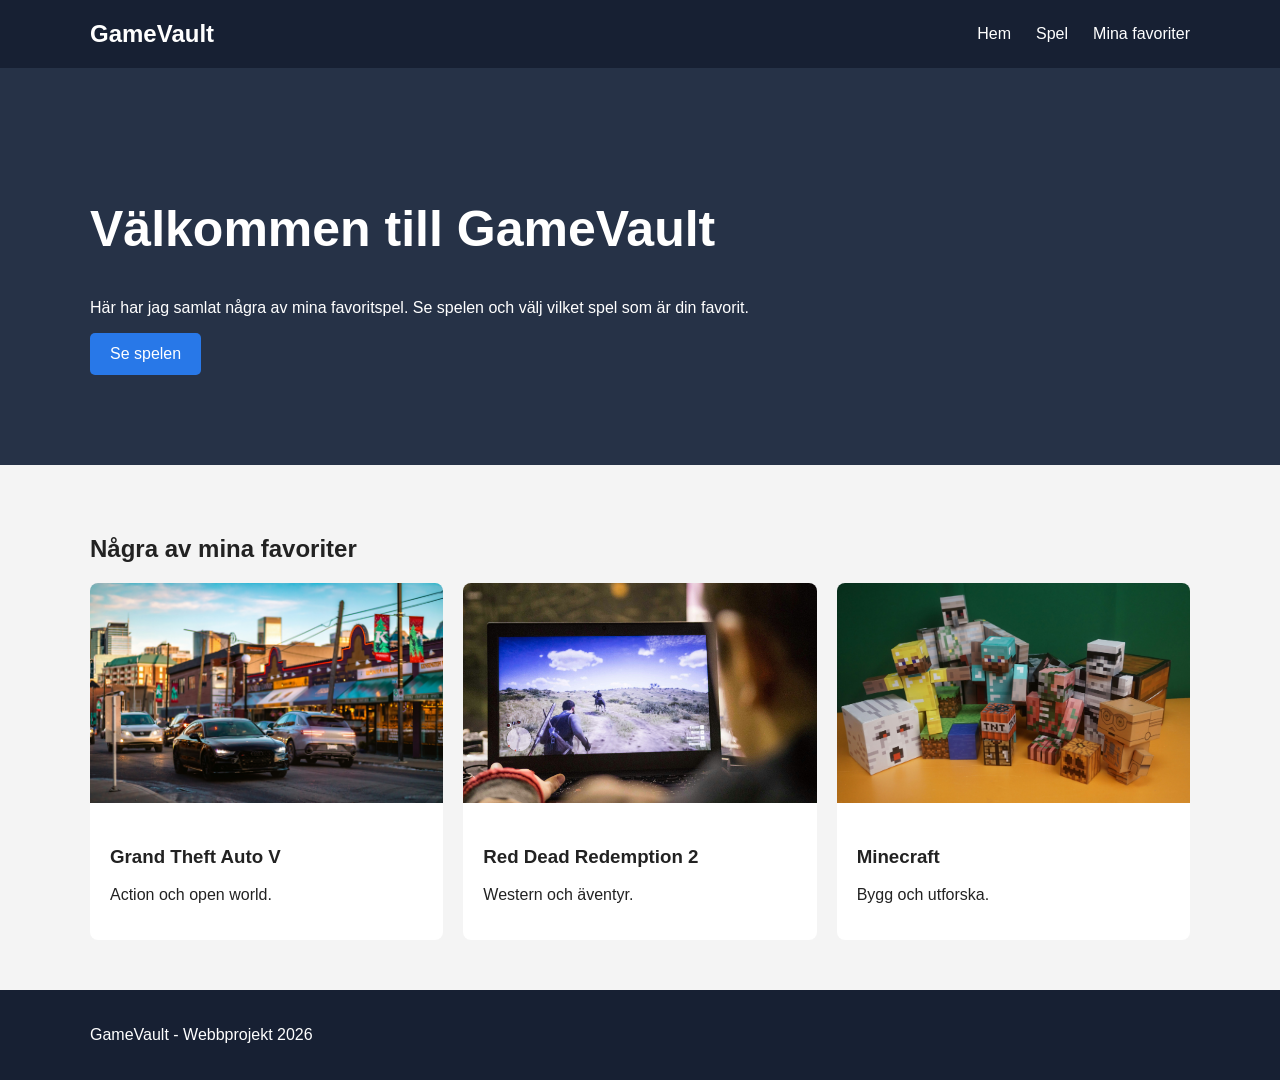
==== index.html @ 04526179 "Complete homepage and add responsive navigation" ====
<!DOCTYPE html>
<html lang="sv">
<head>
    <meta charset="UTF-8">
    <meta name="viewport" content="width=device-width, initial-scale=1.0">
    <title>GameVault</title>
    <link rel="stylesheet" href="css/style.css">
</head>

<body>

<header class="header">
    <div class="container header-content">

        <a class="logo" href="index.html">GameVault</a>
        <button class="menu-button" id="menu-button">☰</button>
        <nav class="navigation" id="navigation">
            <ul>
                <li><a href="index.html">Hem</a></li>
                <li><a href="games.html">Spel</a></li>
                <li><a href="favorites.html">Mina favoriter</a></li>
            </ul>
        </nav>
     
    </div>
</header>

<main>

    <section class="hero">
        <div class="container">
            <h1>Välkommen till GameVault</h1>

            <p>
                Här har jag samlat några av mina favoritspel.
                Se spelen och välj vilket spel som är din favorit.
            </p>

            <a class="button" href="games.html">Se spelen</a>
        </div>
    </section>

    <section class="featured-games">
        <div class="container">

            <h2>Några av mina favoriter</h2>

            <div class="game-grid">

                <article class="game-card">
                    <img src="images/gta5.jpg" alt="Grand Theft Auto V">
                    <div class="game-card-content">
                        <h3>Grand Theft Auto V</h3>
                        <p>Action och open world.</p>
                    </div>
                </article>

                <article class="game-card">
                    <img src="images/rdr2.jpg" alt="Red Dead Redemption 2">
                    <div class="game-card-content">
                        <h3>Red Dead Redemption 2</h3>
                        <p>Western och äventyr.</p>
                    </div>
                </article>

                <article class="game-card">
                    <img src="images/minecraft.jpg" alt="Minecraft">
                    <div class="game-card-content">
                        <h3>Minecraft</h3>
                        <p>Bygg och utforska.</p>
                    </div>
                </article>

            </div>

        </div>
    </section>

</main>

<footer class="footer">
    <div class="container">
        <p>GameVault - Webbprojekt 2026</p>
    </div>
</footer>

<script src="js/main.js"></script>
    
</body>
</html>
---- css/style.css ----
* {
    box-sizing: border-box
}

body {
    margin: 0;
    font-family: Arial, sans-serif;
    background: #f4f4f4;
    color: #222;
}

.container {
    width: 90%;
    max-width: 1100px;
    margin: auto;
}

/* Header */
.header {
    background: #172033;
    padding: 20px 0;
}

.header-content {
    display: flex;
    flex-direction: row;
    justify-content: space-between;
    align-items: center;
}

.logo {
    color: white;
    font-size: 24px;
    font-weight: bold;
    text-decoration: none;
}

.navigation ul {
    display: flex;
    flex-direction: row;
    gap: 25px;
    list-style: none;
    margin: 0;
    padding: 0;
}

.navigation a {
    color: white;
    text-decoration: none;
}

.navigation a:hover {
    color: #4d9aff;
}

/* Startsida */
.hero {
    background: #263247;
    color: white;
    padding: 90px 0;
}

.hero h1 {
    font-size: 50px;
}

.button {
    display: inline-block;
    background: #2878e8;
    color: white;
    padding: 12px 20px;
    text-decoration: none;
    border-radius: 5px;
    cursor: pointer
}

.button:hover {
    background: #145bb8;
}

/* Spel */
.games-section,
.featured-games,
.favorite-section {
    padding: 50px 0;
}

.page-header {
    background: #263247;
    color: white;
    padding: 50px 0;
}

.game-grid {
    display: grid;
    grid-template-columns: repeat(3, 1fr);
    gap: 20px;
}

.game-card {
    background: white;
    border-radius: 8px;
    overflow: hidden
}

.game-card img {
    width: 100%;
    height: 220px;
    object-fit: cover;
}

.game-card-content {
    padding: 20px;
}

.footer {
    background: #172033;
    color: white;
    padding: 20px 0;
}

.menu-button {
    display: none;
    font-size: 28px;
    background: none;
    color: white;
    padding: 5px;
    border: none;
}

/* Tablet */
@media (max-width: 900px) {
    .game-grid {
        grid-template-columns: repeat(2, 1fr);
    }

    .hero h1 {
        font-size: 40px;
    }
}

/* Mobil */
@media (max-width: 600px) {
    .game-grid {
        grid-template-columns: 1fr;
    }

    .header-content {
        flex-wrap: wrap;
    }

    .menu-button {
        display: block;
    }

    .navigation {
        display: none;
        width: 100%;
    }

    .navigation.show {
        display: block;
    }

    .navigation ul {
        flex-direction: column;
        gap: 10px;
        margin-top: 15px;
    }

    .hero h1 {
        font-size: 32px;
    }
}

/* Formulär */
#favorite-form {
    max-width: 500px;
    display: flex;
    flex-direction: column;
    gap: 10px;
}

input,
select,
textarea {
    padding: 10px;
    font-size: 16px;
}

textarea {
    min-height: 100px;
}

button {
    padding: 12px;
    background: #2878e8;
    color: white;
    border: none;
    cursor: pointer;
}
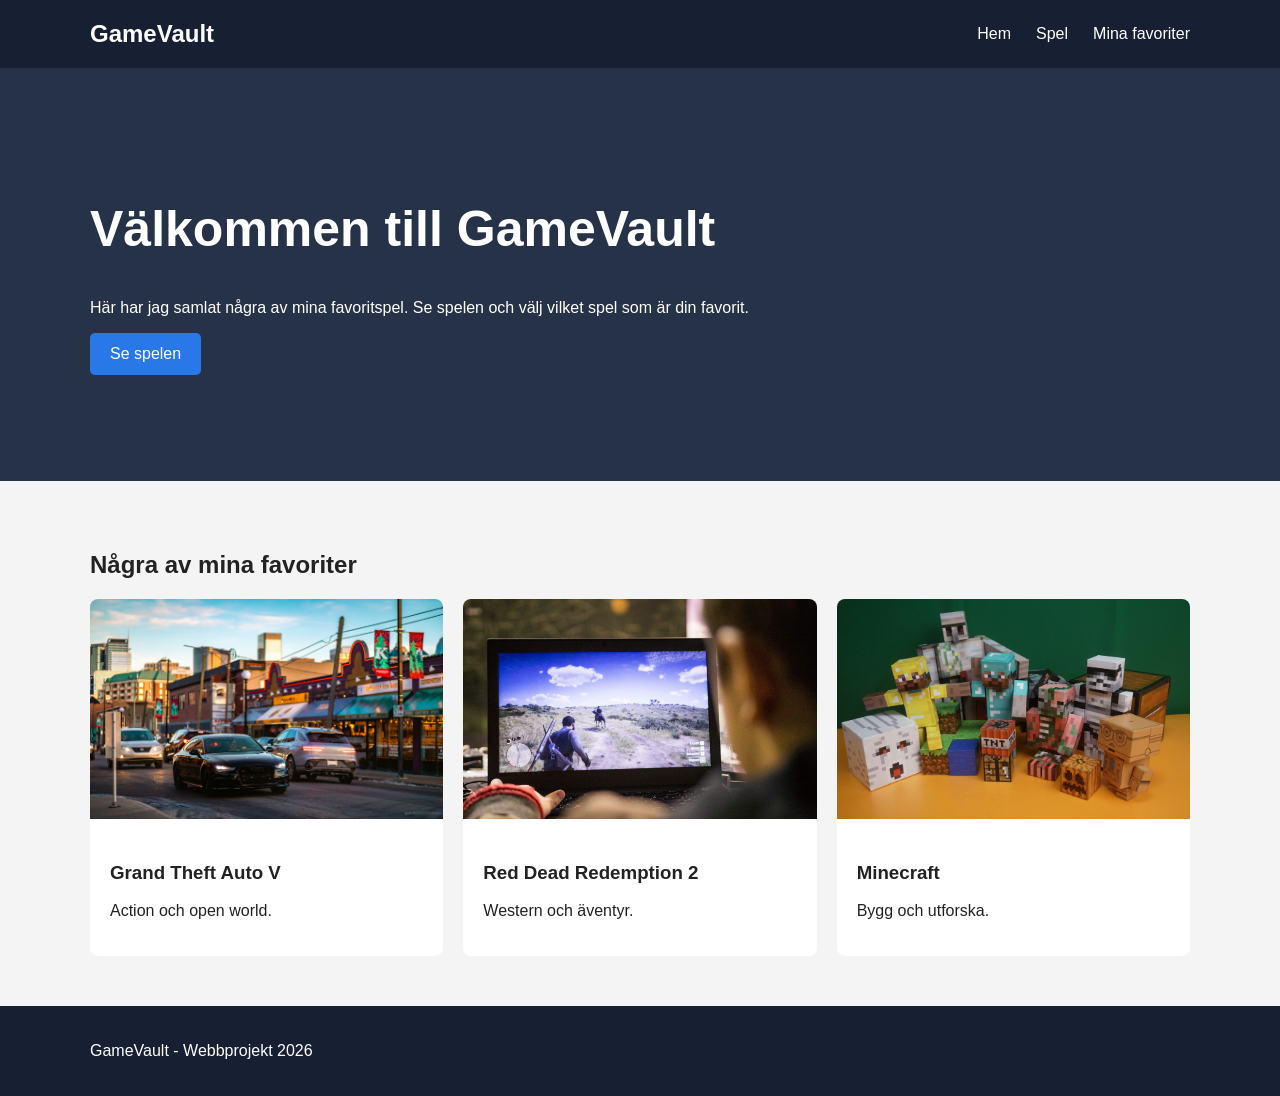
==== commit 75f7a5b6: "Complete VG requirements" ====
--- a/index.html
+++ b/index.html
@@ -37,6 +37,7 @@
             </p>
 
             <a class="button" href="games.html">Se spelen</a>
+            <p id="home-favorite"></p>
         </div>
     </section>
 
--- a/css/style.css
+++ b/css/style.css
@@ -134,8 +134,16 @@
         grid-template-columns: repeat(2, 1fr);
     }
 
+    .hero {
+        padding: 70px 0;
+    }
+
     .hero h1 {
         font-size: 40px;
+    }
+
+    .navigation ul {
+        gap: 15px;
     }
 }
 
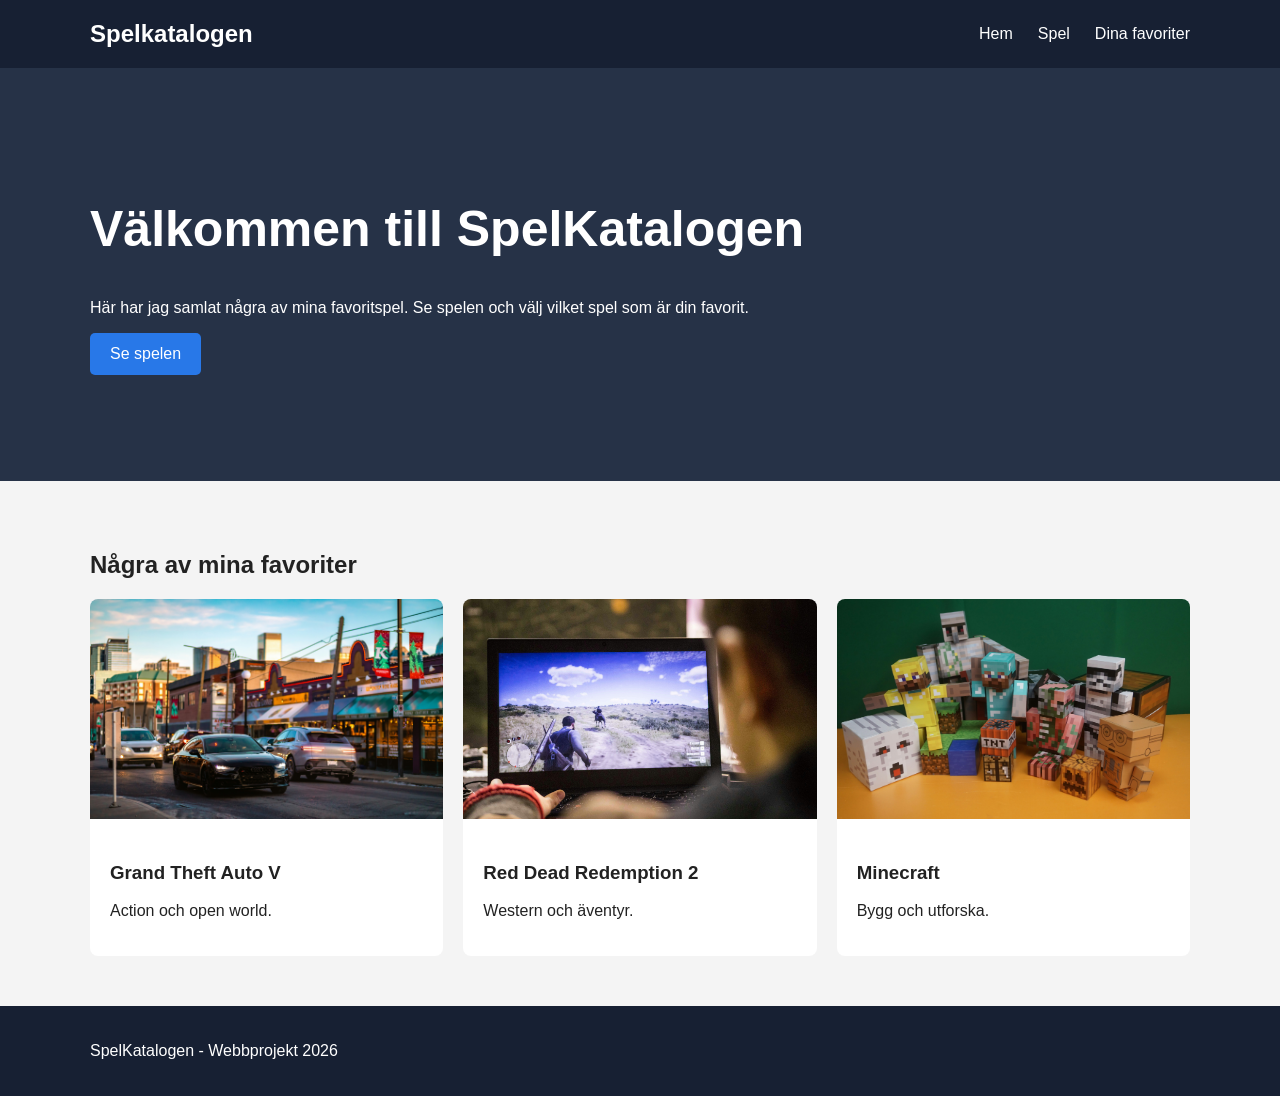
==== commit 3f7c909f: "Update page titles" ====
--- a/index.html
+++ b/index.html
@@ -3,7 +3,7 @@
 <head>
     <meta charset="UTF-8">
     <meta name="viewport" content="width=device-width, initial-scale=1.0">
-    <title>GameVault</title>
+    <title>SpelKatalogen</title>
     <link rel="stylesheet" href="css/style.css">
 </head>
 
@@ -12,13 +12,13 @@
 <header class="header">
     <div class="container header-content">
 
-        <a class="logo" href="index.html">GameVault</a>
+        <a class="logo" href="index.html">Spelkatalogen</a>
         <button class="menu-button" id="menu-button">☰</button>
         <nav class="navigation" id="navigation">
             <ul>
                 <li><a href="index.html">Hem</a></li>
                 <li><a href="games.html">Spel</a></li>
-                <li><a href="favorites.html">Mina favoriter</a></li>
+                <li><a href="favorites.html">Dina favoriter</a></li>
             </ul>
         </nav>
      
@@ -29,7 +29,7 @@
 
     <section class="hero">
         <div class="container">
-            <h1>Välkommen till GameVault</h1>
+            <h1>Välkommen till SpelKatalogen</h1>
 
             <p>
                 Här har jag samlat några av mina favoritspel.
@@ -81,7 +81,7 @@
 
 <footer class="footer">
     <div class="container">
-        <p>GameVault - Webbprojekt 2026</p>
+        <p>SpelKatalogen - Webbprojekt 2026</p>
     </div>
 </footer>
 
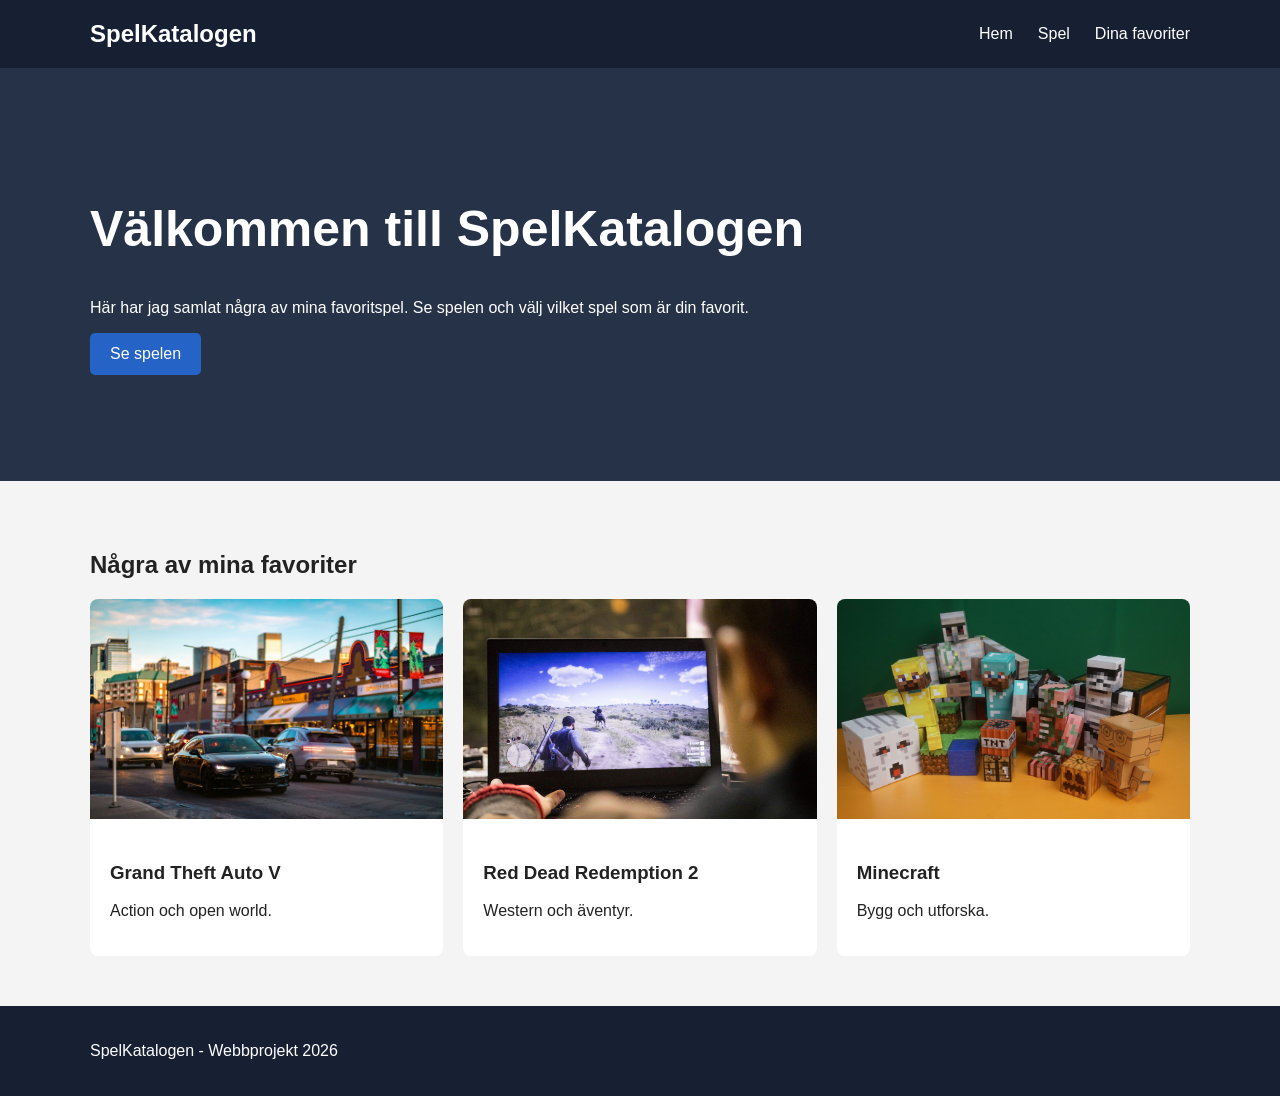
==== commit 22e6b962: "commit" ====
--- a/index.html
+++ b/index.html
@@ -12,7 +12,7 @@
 <header class="header">
     <div class="container header-content">
 
-        <a class="logo" href="index.html">Spelkatalogen</a>
+        <a class="logo" href="index.html">SpelKatalogen</a>
         <button class="menu-button" id="menu-button">☰</button>
         <nav class="navigation" id="navigation">
             <ul>
@@ -88,4 +88,4 @@
 <script src="js/main.js"></script>
     
 </body>
-</html>+</html> 
--- a/css/style.css
+++ b/css/style.css
@@ -66,7 +66,7 @@
 
 .button {
     display: inline-block;
-    background: #2878e8;
+    background: #2563c7;
     color: white;
     padding: 12px 20px;
     text-decoration: none;
@@ -202,7 +202,7 @@
 
 button {
     padding: 12px;
-    background: #2878e8;
+    background: #2563c7;
     color: white;
     border: none;
     cursor: pointer;
